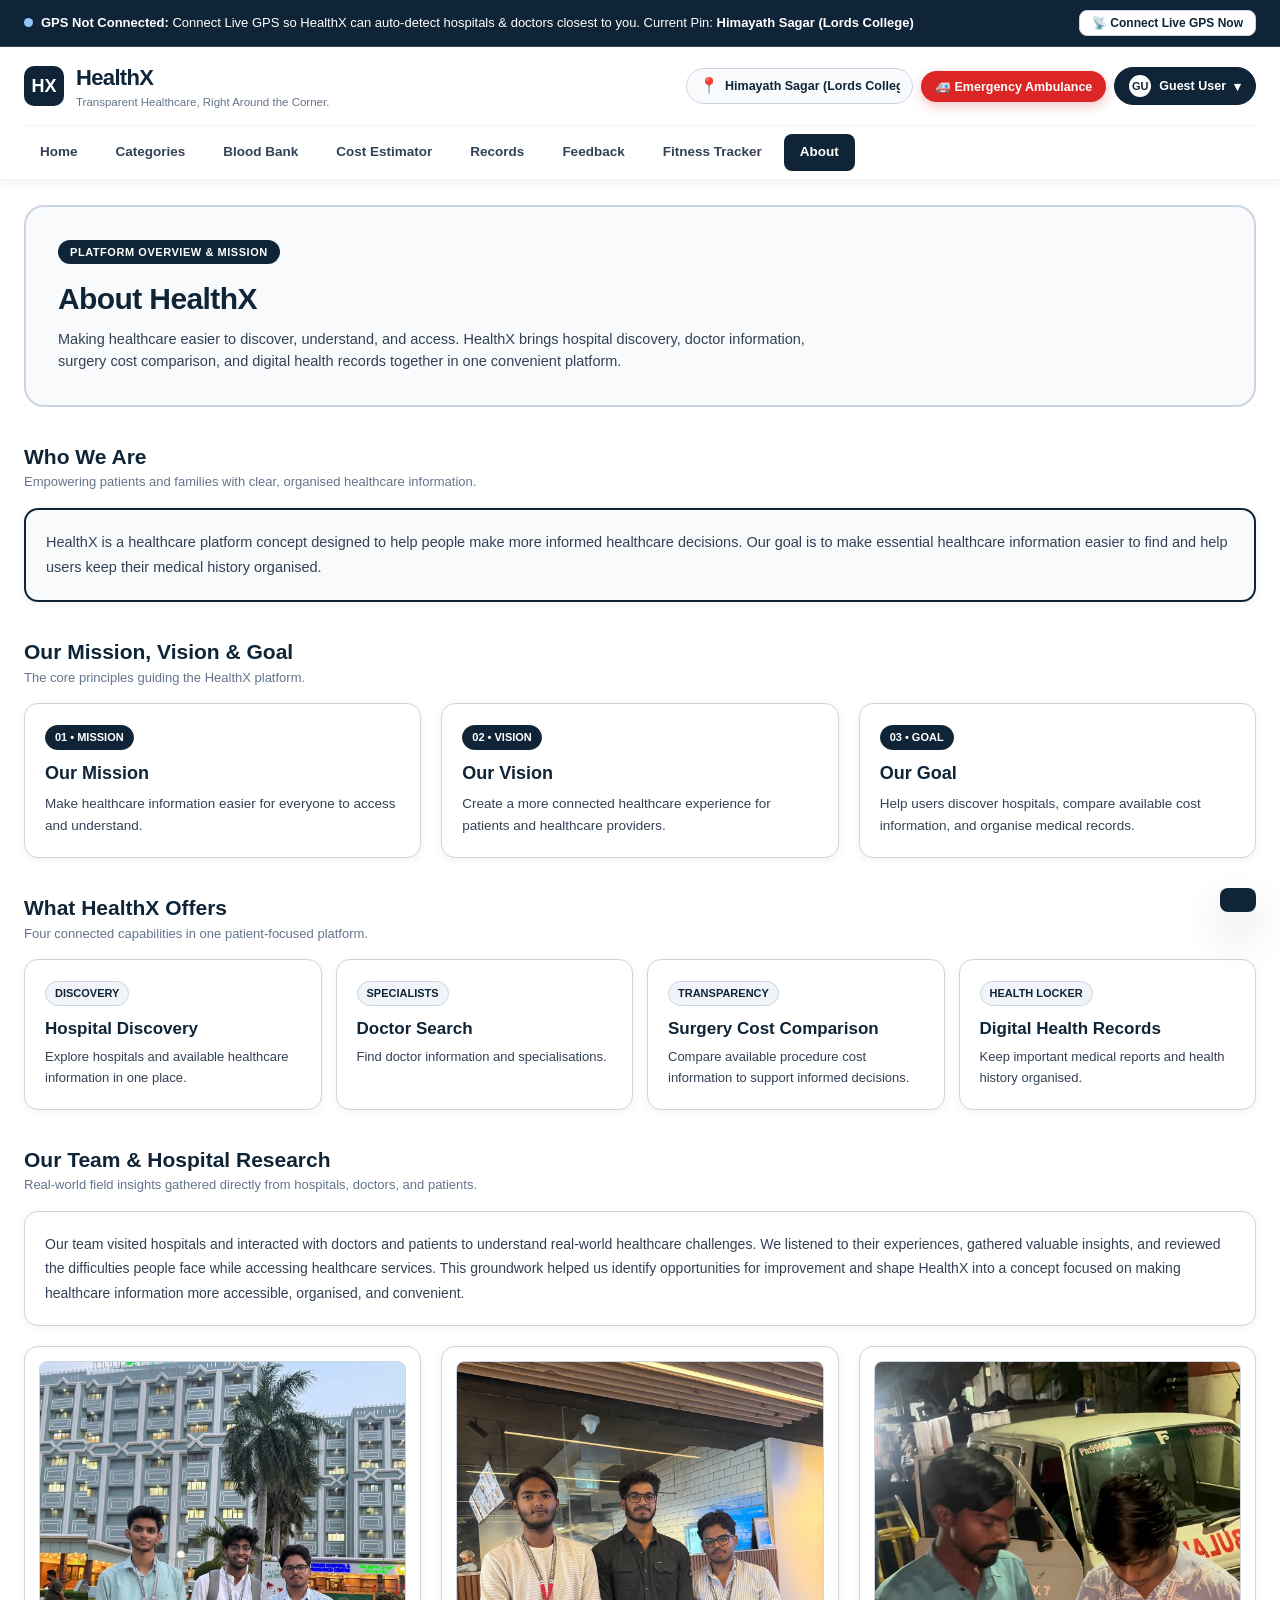
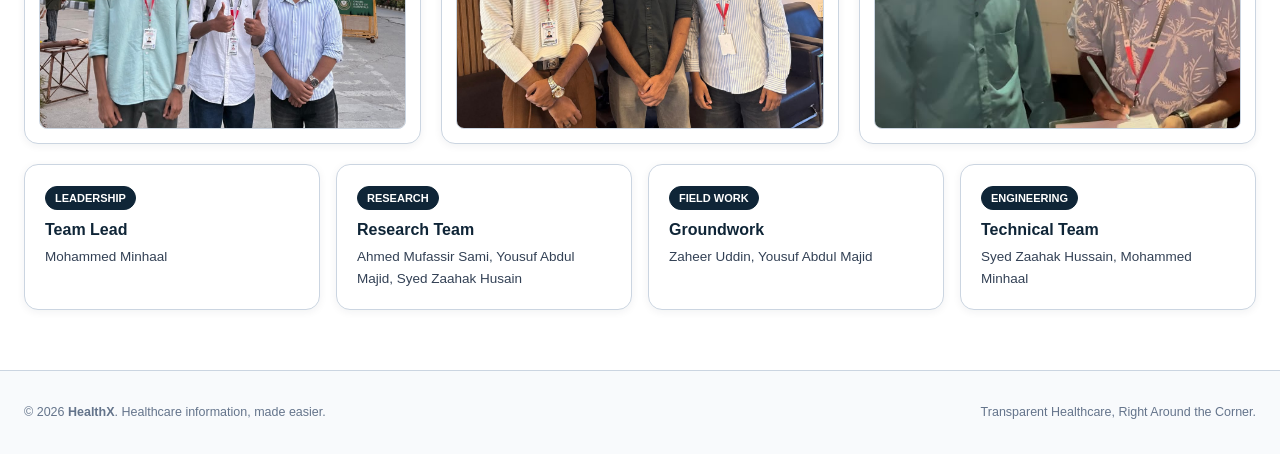
==== about.html @ 80fae1b2 "Add files via upload" ====
<!DOCTYPE html>
<html lang="en">
<head>
  <meta charset="UTF-8" />
  <meta name="viewport" content="width=device-width, initial-scale=1, viewport-fit=cover" />
  <meta name="theme-color" content="#0F2537" />
  <meta name="format-detection" content="telephone=no" />
  <meta http-equiv="Content-Security-Policy" content="default-src 'self'; script-src 'self' 'unsafe-inline'; style-src 'self' 'unsafe-inline' https://fonts.googleapis.com; font-src 'self' https://fonts.gstatic.com; img-src 'self' data:; connect-src 'self'; object-src 'none'; base-uri 'self'; form-action 'self'" />
  <meta name="referrer" content="strict-origin-when-cross-origin" />
  <title>About HealthX</title>
  <link href="https://fonts.googleapis.com/css2?family=Inter:wght@400;500;600;700;800&family=JetBrains+Mono:wght@500;700&display=swap" rel="stylesheet">
  <link rel="stylesheet" href="./styles.css" />

  <style>
    .team-photo {
      width: 100%;
      aspect-ratio: 1 / 1;
      border-radius: var(--radius-sm);
      overflow: hidden;
      background: var(--bg-soft);
      border: 1.5px solid var(--navy-border);
    }

    .team-photo img {
      width: 100%;
      height: 100%;
      object-fit: cover;
      display: block;
    }

    .team-details-grid {
      display: grid;
      grid-template-columns: repeat(4, 1fr);
      gap: 16px;
      margin-top: 20px;
    }

    .team-role-box h3 {
      font-size: 16px;
      font-weight: 800;
      color: var(--navy-deep);
      margin: 8px 0 4px;
    }

    .team-role-box p {
      font-size: 13.5px;
      color: var(--navy-slate);
      line-height: 1.6;
    }

    @media (max-width: 960px) {
      .team-details-grid {
        grid-template-columns: 1fr 1fr;
      }
    }

    @media (max-width: 600px) {
      .team-details-grid {
        grid-template-columns: 1fr;
      }
    }
  </style>
</head>
<body>

  <!-- GPS AUTO-CONNECT PROMPT BAR (Matches all other pages) -->
  <div class="gps-prompt-banner">
    <div class="gps-prompt-inner">
      <div id="gpsBannerText">
        <span class="gps-status-dot"></span><strong>GPS Not Connected:</strong> Connect Live GPS to auto-detect the nearest doctors and hospitals around you.
      </div>
      <button id="gpsConnectBtn" class="btn-outline" style="padding:5px 12px;font-size:12px;" onclick="connectLiveGPS(false)">
        📡 Connect Live GPS Now
      </button>
    </div>
  </div>

  <!-- HEADER (Matches index.html, costs.html, bloodbank.html, etc.) -->
  <header class="navbar">
    <div class="container">
      <div class="navbar-top">
        <a href="./index.html" class="brand">
          <span class="brand-mark">HX</span>
          <span>
            <span class="brand-title">HealthX</span>
            <span class="brand-sub">Transparent Healthcare, Right Around the Corner.</span>
          </span>
        </a>

        <div class="header-controls">
          <div class="location-box" title="Type your Hyderabad area (auto-completes)">
            <span>📍</span>
            <input id="headerLocationInput" type="text" placeholder="Type area (e.g. Attapur, Mehdipatnam)" oninput="handleLocationTyping(this.value)" onfocus="handleLocationTyping(this.value)" />
            <div id="locSuggestionsBox" class="loc-suggestions"></div>
          </div>

          <button type="button" class="btn-ambulance" onclick="openAmbulanceModal()">
            🚑 Emergency Ambulance
          </button>

          <div class="profile-menu-wrap">
            <button type="button" class="profile-trigger-btn" onclick="toggleProfileDropdown()">
              <span id="profileAvatarMini" class="profile-avatar-mini">GU</span>
              <span id="profileBtnLabel">Guest User</span>
              <span>▾</span>
            </button>
            <div id="profileDropdown" class="profile-dropdown"></div>
          </div>
        </div>
      </div>

      <nav class="nav-links" aria-label="Primary Navigation">
        <a href="./index.html" class="nav-link">Home</a>
        <a href="./categories.html" class="nav-link">Categories</a>
        <a href="./bloodbank.html" class="nav-link">Blood Bank</a>
        <a href="./costs.html" class="nav-link">Cost Estimator</a>
        <a href="./locker.html" class="nav-link">Records</a>
        <a href="./feedback.html" class="nav-link">Feedback</a>
        <a href="./fitness.html" class="nav-link">Fitness Tracker</a>
        <a href="./about.html" class="nav-link active" data-i18n="navAbout">About</a>
      </nav>
    </div>
  </header>

  <main class="container">
    <!-- HERO SECTION -->
    <section class="hero-clean">
      <span class="hero-kicker">PLATFORM OVERVIEW &amp; MISSION</span>
      <h1>About HealthX</h1>
      <p style="margin-bottom:0;">
        Making healthcare easier to discover, understand, and access.
        HealthX brings hospital discovery, doctor information,
        surgery cost comparison, and digital health records together
        in one convenient platform.
      </p>
    </section>

    <!-- WHO WE ARE -->
    <section>
      <div class="section-header">
        <div>
          <h2>Who We Are</h2>
          <p>Empowering patients and families with clear, organised healthcare information.</p>
        </div>
      </div>

      <div class="card active-card">
        <p style="font-size:14.5px;color:var(--navy-slate);line-height:1.75;">
          HealthX is a healthcare platform concept designed to help
          people make more informed healthcare decisions. Our goal
          is to make essential healthcare information easier to find
          and help users keep their medical history organised.
        </p>
      </div>
    </section>

    <!-- OUR MISSION, VISION & GOAL -->
    <section>
      <div class="section-header">
        <div>
          <h2>Our Mission, Vision &amp; Goal</h2>
          <p>The core principles guiding the HealthX platform.</p>
        </div>
      </div>

      <div class="grid-3">
        <article class="card">
          <div>
            <span class="badge-navy solid" style="margin-bottom:10px;">01 • MISSION</span>
            <h3 style="font-size:18px;margin-bottom:6px;">Our Mission</h3>
            <p style="font-size:13.5px;color:var(--navy-slate);line-height:1.65;">
              Make healthcare information easier for everyone
              to access and understand.
            </p>
          </div>
        </article>

        <article class="card">
          <div>
            <span class="badge-navy solid" style="margin-bottom:10px;">02 • VISION</span>
            <h3 style="font-size:18px;margin-bottom:6px;">Our Vision</h3>
            <p style="font-size:13.5px;color:var(--navy-slate);line-height:1.65;">
              Create a more connected healthcare experience
              for patients and healthcare providers.
            </p>
          </div>
        </article>

        <article class="card">
          <div>
            <span class="badge-navy solid" style="margin-bottom:10px;">03 • GOAL</span>
            <h3 style="font-size:18px;margin-bottom:6px;">Our Goal</h3>
            <p style="font-size:13.5px;color:var(--navy-slate);line-height:1.65;">
              Help users discover hospitals, compare available
              cost information, and organise medical records.
            </p>
          </div>
        </article>
      </div>
    </section>

    <!-- WHAT HEALTHX OFFERS -->
    <section>
      <div class="section-header">
        <div>
          <h2>What HealthX Offers</h2>
          <p>Four connected capabilities in one patient-focused platform.</p>
        </div>
      </div>

      <div class="grid-4">
        <article class="card">
          <div>
            <span class="badge-navy" style="margin-bottom:10px;">DISCOVERY</span>
            <h3 style="font-size:17px;margin-bottom:6px;">Hospital Discovery</h3>
            <p style="font-size:13px;color:var(--navy-slate);line-height:1.6;">
              Explore hospitals and available healthcare
              information in one place.
            </p>
          </div>
        </article>

        <article class="card">
          <div>
            <span class="badge-navy" style="margin-bottom:10px;">SPECIALISTS</span>
            <h3 style="font-size:17px;margin-bottom:6px;">Doctor Search</h3>
            <p style="font-size:13px;color:var(--navy-slate);line-height:1.6;">
              Find doctor information and specialisations.
            </p>
          </div>
        </article>

        <article class="card">
          <div>
            <span class="badge-navy" style="margin-bottom:10px;">TRANSPARENCY</span>
            <h3 style="font-size:17px;margin-bottom:6px;">Surgery Cost Comparison</h3>
            <p style="font-size:13px;color:var(--navy-slate);line-height:1.6;">
              Compare available procedure cost information
              to support informed decisions.
            </p>
          </div>
        </article>

        <article class="card">
          <div>
            <span class="badge-navy" style="margin-bottom:10px;">HEALTH LOCKER</span>
            <h3 style="font-size:17px;margin-bottom:6px;">Digital Health Records</h3>
            <p style="font-size:13px;color:var(--navy-slate);line-height:1.6;">
              Keep important medical reports and health
              history organised.
            </p>
          </div>
        </article>
      </div>
    </section>

    <!-- OUR TEAM & HOSPITAL RESEARCH -->
    <section>
      <div class="section-header">
        <div>
          <h2>Our Team &amp; Hospital Research</h2>
          <p>Real-world field insights gathered directly from hospitals, doctors, and patients.</p>
        </div>
      </div>

      <div class="card" style="margin-bottom:20px;">
        <p style="font-size:14px;color:var(--navy-slate);line-height:1.75;">
          Our team visited hospitals and interacted with doctors
          and patients to understand real-world healthcare
          challenges. We listened to their experiences, gathered
          valuable insights, and reviewed the difficulties people
          face while accessing healthcare services. This groundwork
          helped us identify opportunities for improvement and
          shape HealthX into a concept focused on making healthcare
          information more accessible, organised, and convenient.
        </p>
      </div>

      <div class="grid-3">
        <div class="card" style="padding:14px;">
          <div class="team-photo">
            <img src="./images/member1.jpg.jpeg" alt="HealthX team photo 1" />
          </div>
        </div>

        <div class="card" style="padding:14px;">
          <div class="team-photo">
            <img src="./images/member2.jpg.jpeg" alt="HealthX team photo 2" />
          </div>
        </div>

        <div class="card" style="padding:14px;">
          <div class="team-photo">
            <img src="./images/member3.jpg.jpeg" alt="HealthX team photo 3" />
          </div>
        </div>
      </div>

      <div class="team-details-grid">
        <div class="card team-role-box">
          <div>
            <span class="badge-navy solid">LEADERSHIP</span>
            <h3>Team Lead</h3>
            <p>Mohammed Minhaal</p>
          </div>
        </div>

        <div class="card team-role-box">
          <div>
            <span class="badge-navy solid">RESEARCH</span>
            <h3>Research Team</h3>
            <p>Ahmed Mufassir Sami, Yousuf Abdul Majid, Syed Zaahak Husain</p>
          </div>
        </div>

        <div class="card team-role-box">
          <div>
            <span class="badge-navy solid">FIELD WORK</span>
            <h3>Groundwork</h3>
            <p>Zaheer Uddin, Yousuf Abdul Majid</p>
          </div>
        </div>

        <div class="card team-role-box">
          <div>
            <span class="badge-navy solid">ENGINEERING</span>
            <h3>Technical Team</h3>
            <p>Syed Zaahak Hussain, Mohammed Minhaal</p>
          </div>
        </div>
      </div>
    </section>
  </main>

  <!-- MODAL & TOAST (Required for Ambulance & Profile buttons in Header) -->
  <div id="appModal" class="modal-backdrop" onclick="if(event.target===this) closeModal()">
    <div id="appModalContent" class="modal-box"></div>
  </div>
  <div id="toastBox" class="toast"></div>

  <footer>
    <div class="container" style="display:flex;justify-content:space-between;flex-wrap:wrap;gap:12px;">
      <div>&copy; 2026 <strong>HealthX</strong>. Healthcare information, made easier.</div>
      <div>Transparent Healthcare, Right Around the Corner.</div>
    </div>
  </footer>

  <script src="./app.js"></script>
</body>
</html>
---- styles.css ----
:root {
  --bg-pure: #FFFFFF;
  --bg-soft: #F8FAFC;
  --bg-navy-tint: #F1F5F9;
  --navy-border: #CBD5E1;
  --navy-muted: #64748B;
  --navy-slate: #334155;
  --navy-primary: #1E3A8A;
  --navy-deep: #0F2537;
  --navy-dark: #091724;
  --ambulance-red: #DC2626;
  --ambulance-red-hover: #B91C1C;
  --radius-sm: 8px;
  --radius-md: 14px;
  --radius-lg: 20px;
  --radius-full: 9999px;
  --shadow-sm: 0 2px 8px rgba(15, 37, 55, 0.06);
  --shadow-md: 0 8px 24px rgba(15, 37, 55, 0.10);
  --shadow-lg: 0 20px 40px rgba(15, 37, 55, 0.18);
}

* {
  box-sizing: border-box;
  margin: 0;
  padding: 0;
}

html, body {
  font-family: 'Inter', -apple-system, BlinkMacSystemFont, sans-serif;
  background-color: var(--bg-pure);
  color: var(--navy-deep);
  line-height: 1.5;
  -webkit-font-smoothing: antialiased;
  scroll-behavior: smooth;
}

.mono {
  font-family: 'JetBrains Mono', monospace;
}

.container {
  max-width: 1280px;
  margin: 0 auto;
  padding: 0 24px;
}

/* =========================================================
   GPS AUTO-CONNECT TOP BANNER
========================================================= */
.gps-prompt-banner {
  background: var(--navy-deep);
  color: var(--bg-pure);
  padding: 10px 24px;
  font-size: 13px;
  border-bottom: 1px solid rgba(255, 255, 255, 0.15);
}

.gps-prompt-inner {
  max-width: 1280px;
  margin: 0 auto;
  display: flex;
  justify-content: space-between;
  align-items: center;
  flex-wrap: wrap;
  gap: 12px;
}

.gps-status-dot {
  display: inline-block;
  width: 9px;
  height: 9px;
  border-radius: 50%;
  background: #93C5FD;
  margin-right: 8px;
}

/* =========================================================
   STICKY HEADER & NAVIGATION (WHITE & NAVY BLUE)
========================================================= */
.navbar {
  position: sticky;
  top: 0;
  z-index: 100;
  background: var(--bg-pure);
  border-bottom: 2px solid var(--bg-navy-tint);
  box-shadow: var(--shadow-sm);
}

.navbar-top {
  display: flex;
  align-items: center;
  justify-content: space-between;
  gap: 14px;
  padding: 14px 0;
  flex-wrap: wrap;
}

.brand {
  display: flex;
  align-items: center;
  gap: 12px;
  text-decoration: none;
  color: var(--navy-deep);
}

.brand-mark {
  width: 40px;
  height: 40px;
  border-radius: 10px;
  background: var(--navy-deep);
  color: var(--bg-pure);
  display: grid;
  place-items: center;
  font-weight: 800;
  font-size: 18px;
}

.brand-title {
  font-size: 22px;
  font-weight: 800;
  letter-spacing: -0.03em;
  color: var(--navy-deep);
}

.brand-sub {
  display: block;
  font-size: 11.5px;
  color: var(--navy-muted);
  font-weight: 500;
}

.header-controls {
  display: flex;
  align-items: center;
  gap: 8px;
  flex-wrap: wrap;
}

/* COMPACT LANGUAGE SWITCHER PILL (EN | हिं | اردو | తె) */
.lang-mini-pill {
  display: inline-flex;
  align-items: center;
  background: var(--bg-soft);
  border: 1.5px solid var(--navy-border);
  border-radius: var(--radius-full);
  padding: 3px;
  gap: 2px;
}

.lang-mini-btn {
  border: none;
  background: transparent;
  color: var(--navy-slate);
  font-family: inherit;
  font-size: 11.5px;
  font-weight: 700;
  padding: 4px 8px;
  border-radius: var(--radius-full);
  cursor: pointer;
  transition: all 0.15s ease;
  line-height: 1.2;
}

.lang-mini-btn:hover {
  background: var(--bg-navy-tint);
  color: var(--navy-deep);
}

.lang-mini-btn.active {
  background: var(--navy-deep);
  color: var(--bg-pure);
}

/* LOCATION AUTOCOMPLETE BAR */
.location-box {
  position: relative;
  display: flex;
  align-items: center;
  background: var(--bg-soft);
  border: 1.5px solid var(--navy-border);
  border-radius: var(--radius-full);
  padding: 5px 12px;
  gap: 6px;
}

.location-box input {
  border: none;
  background: transparent;
  font-family: inherit;
  font-size: 12.5px;
  font-weight: 600;
  color: var(--navy-deep);
  width: 175px;
  outline: none;
}

.loc-suggestions {
  position: absolute;
  top: 110%;
  left: 0;
  right: 0;
  background: var(--bg-pure);
  border: 1px solid var(--navy-border);
  border-radius: var(--radius-sm);
  box-shadow: var(--shadow-md);
  max-height: 210px;
  overflow-y: auto;
  z-index: 150;
  display: none;
}

.loc-suggestions.open {
  display: block;
}

.loc-item {
  padding: 8px 12px;
  font-size: 12.5px;
  font-weight: 600;
  color: var(--navy-deep);
  cursor: pointer;
  border-bottom: 1px solid var(--bg-navy-tint);
}

.loc-item:hover {
  background: var(--bg-navy-tint);
}

/* ONLY RED ELEMENT IN THE ENTIRE APP: EMERGENCY AMBULANCE */
.btn-ambulance {
  background: var(--ambulance-red);
  color: #FFFFFF;
  border: none;
  border-radius: var(--radius-full);
  padding: 8px 14px;
  font-family: inherit;
  font-size: 12.5px;
  font-weight: 800;
  cursor: pointer;
  display: inline-flex;
  align-items: center;
  gap: 6px;
  box-shadow: 0 4px 12px rgba(220, 38, 38, 0.28);
  transition: background 0.2s, transform 0.15s;
}

.btn-ambulance:hover {
  background: var(--ambulance-red-hover);
  transform: translateY(-1px);
}

/* TOP-RIGHT COMPACT LOGIN / PROFILE DROPDOWN */
.profile-menu-wrap {
  position: relative;
}

.profile-trigger-btn {
  background: var(--navy-deep);
  color: var(--bg-pure);
  border: 1.5px solid var(--navy-deep);
  border-radius: var(--radius-full);
  padding: 7px 14px;
  font-family: inherit;
  font-size: 12.5px;
  font-weight: 700;
  cursor: pointer;
  display: inline-flex;
  align-items: center;
  gap: 8px;
}

.profile-avatar-mini {
  width: 22px;
  height: 22px;
  border-radius: 50%;
  background: var(--bg-pure);
  color: var(--navy-deep);
  display: inline-grid;
  place-items: center;
  font-size: 11px;
  font-weight: 800;
}

.profile-dropdown {
  position: absolute;
  right: 0;
  top: calc(100% + 8px);
  width: 290px;
  background: var(--bg-pure);
  border: 1.5px solid var(--navy-border);
  border-radius: var(--radius-md);
  box-shadow: var(--shadow-lg);
  padding: 16px;
  z-index: 200;
  display: none;
}

.profile-dropdown.open {
  display: block;
}

.profile-dropdown h4 {
  font-size: 14px;
  font-weight: 800;
  color: var(--navy-deep);
  margin-bottom: 4px;
}

.profile-dropdown p {
  font-size: 12px;
  color: var(--navy-muted);
  margin-bottom: 12px;
}

.auth-option-btn {
  width: 100%;
  text-align: left;
  padding: 9px 12px;
  margin-bottom: 7px;
  border-radius: var(--radius-sm);
  border: 1px solid var(--navy-border);
  background: var(--bg-soft);
  color: var(--navy-deep);
  font-family: inherit;
  font-size: 12.5px;
  font-weight: 700;
  cursor: pointer;
  display: flex;
  justify-content: space-between;
  align-items: center;
}

.auth-option-btn:hover {
  background: var(--navy-deep);
  color: var(--bg-pure);
  border-color: var(--navy-deep);
}

/* PRIMARY NAVIGATION BAR */
.nav-links {
  display: flex;
  align-items: center;
  gap: 6px;
  border-top: 1px solid var(--bg-navy-tint);
  padding: 8px 0;
  overflow-x: auto;
}

.nav-link {
  text-decoration: none;
  padding: 8px 16px;
  border-radius: var(--radius-sm);
  font-size: 13.5px;
  font-weight: 700;
  color: var(--navy-slate);
  white-space: nowrap;
  transition: all 0.2s;
}

.nav-link:hover {
  background: var(--bg-navy-tint);
  color: var(--navy-deep);
}

.nav-link.active {
  background: var(--navy-deep);
  color: var(--bg-pure);
}

/* =========================================================
   STANDARD BUTTONS & INPUTS (NAVY & WHITE ONLY)
========================================================= */
.btn-navy {
  background: var(--navy-deep);
  color: var(--bg-pure);
  border: 1.5px solid var(--navy-deep);
  border-radius: var(--radius-sm);
  padding: 10px 18px;
  font-family: inherit;
  font-size: 13px;
  font-weight: 700;
  cursor: pointer;
  text-decoration: none;
  display: inline-flex;
  align-items: center;
  justify-content: center;
  gap: 7px;
  transition: background 0.2s;
}

.btn-navy:hover {
  background: var(--navy-primary);
  border-color: var(--navy-primary);
}

.btn-outline {
  background: var(--bg-pure);
  color: var(--navy-deep);
  border: 1.5px solid var(--navy-border);
  border-radius: var(--radius-sm);
  padding: 9px 15px;
  font-family: inherit;
  font-size: 12.5px;
  font-weight: 700;
  cursor: pointer;
  text-decoration: none;
  display: inline-flex;
  align-items: center;
  justify-content: center;
  gap: 6px;
}

.btn-outline:hover {
  background: var(--bg-navy-tint);
  border-color: var(--navy-deep);
}

.input-std, .select-std {
  width: 100%;
  padding: 10px 12px;
  border: 1.5px solid var(--navy-border);
  border-radius: var(--radius-sm);
  background: var(--bg-pure);
  color: var(--navy-deep);
  font-family: inherit;
  font-size: 13.5px;
  font-weight: 600;
  outline: none;
}

.input-std:focus, .select-std:focus {
  border-color: var(--navy-deep);
}

/* =========================================================
   HERO & SYMPTOM DETECTOR PANEL
========================================================= */
.hero-clean {
  margin-top: 24px;
  background: var(--bg-soft);
  border: 2px solid var(--navy-border);
  border-radius: var(--radius-lg);
  padding: 32px;
}

.hero-kicker {
  display: inline-block;
  background: var(--navy-deep);
  color: var(--bg-pure);
  font-size: 11px;
  font-weight: 800;
  letter-spacing: 0.05em;
  text-transform: uppercase;
  padding: 4px 12px;
  border-radius: var(--radius-full);
  margin-bottom: 12px;
}

.hero-clean h1 {
  font-size: 30px;
  font-weight: 800;
  color: var(--navy-deep);
  letter-spacing: -0.02em;
  margin-bottom: 8px;
}

.hero-clean p {
  font-size: 14.5px;
  color: var(--navy-slate);
  margin-bottom: 22px;
  max-width: 780px;
}

.symptom-filter-bar {
  display: grid;
  grid-template-columns: 1.4fr 1fr auto;
  gap: 12px;
  background: var(--bg-pure);
  padding: 14px;
  border-radius: var(--radius-md);
  border: 1.5px solid var(--navy-deep);
  box-shadow: var(--shadow-sm);
}

.symptom-chips {
  display: flex;
  flex-wrap: wrap;
  gap: 8px;
  margin-top: 16px;
}

.sym-chip {
  background: var(--bg-pure);
  color: var(--navy-deep);
  border: 1.5px solid var(--navy-border);
  padding: 6px 13px;
  border-radius: var(--radius-full);
  font-family: inherit;
  font-size: 12.5px;
  font-weight: 700;
  cursor: pointer;
  transition: all 0.15s ease;
}

.sym-chip.active, .sym-chip:hover {
  background: var(--navy-deep);
  color: var(--bg-pure);
  border-color: var(--navy-deep);
}

/* =========================================================
   CARDS, SPOKEN LANGUAGE TAGS & GRIDS
========================================================= */
.section-header {
  display: flex;
  justify-content: space-between;
  align-items: flex-end;
  margin: 34px 0 16px;
  gap: 12px;
  flex-wrap: wrap;
}

.section-header h2 {
  font-size: 21px;
  font-weight: 800;
  color: var(--navy-deep);
}

.section-header p {
  font-size: 13px;
  color: var(--navy-muted);
}

.grid-3 {
  display: grid;
  grid-template-columns: repeat(3, 1fr);
  gap: 20px;
}

.grid-2 {
  display: grid;
  grid-template-columns: repeat(2, 1fr);
  gap: 20px;
}

.grid-4 {
  display: grid;
  grid-template-columns: repeat(4, 1fr);
  gap: 14px;
}

.card {
  background: var(--bg-pure);
  border: 1.5px solid var(--navy-border);
  border-radius: var(--radius-md);
  padding: 20px;
  display: flex;
  flex-direction: column;
  justify-content: space-between;
  box-shadow: var(--shadow-sm);
  transition: transform 0.2s, border-color 0.2s;
}

.card:hover {
  border-color: var(--navy-deep);
  transform: translateY(-2px);
}

.card.active-card {
  border: 2px solid var(--navy-deep);
  background: var(--bg-soft);
}

.badge-navy {
  display: inline-block;
  background: var(--bg-navy-tint);
  color: var(--navy-deep);
  border: 1px solid var(--navy-border);
  font-size: 11px;
  font-weight: 800;
  padding: 3px 9px;
  border-radius: var(--radius-full);
}

.badge-navy.solid {
  background: var(--navy-deep);
  color: var(--bg-pure);
  border-color: var(--navy-deep);
}

.lang-spoken-pill {
  display: inline-flex;
  align-items: center;
  gap: 4px;
  font-size: 11.5px;
  font-weight: 700;
  color: var(--navy-primary);
  background: #EFF6FF;
  border: 1px solid #BFDBFE;
  padding: 3px 9px;
  border-radius: var(--radius-full);
  margin-bottom: 10px;
}

.slot-pill-btn {
  padding: 8px 12px;
  border: 1.5px solid var(--navy-border);
  border-radius: var(--radius-sm);
  background: var(--bg-soft);
  color: var(--navy-deep);
  font-family: inherit;
  font-size: 12.5px;
  font-weight: 700;
  cursor: pointer;
}

.slot-pill-btn.active, .slot-pill-btn:hover {
  background: var(--navy-deep);
  color: var(--bg-pure);
  border-color: var(--navy-deep);
}

.recommendation-banner {
  background: var(--navy-deep);
  color: var(--bg-pure);
  border-radius: var(--radius-md);
  padding: 18px 22px;
  margin: 22px 0;
  display: flex;
  justify-content: space-between;
  align-items: center;
  flex-wrap: wrap;
  gap: 14px;
}

.recommendation-banner h3 {
  color: var(--bg-pure);
  font-size: 18px;
}

.recommendation-banner p {
  color: #CBD5E1;
  font-size: 13px;
}

/* TABLES */
.table-wrap {
  overflow-x: auto;
  border: 1.5px solid var(--navy-border);
  border-radius: var(--radius-md);
  background: var(--bg-pure);
}

table.clean-table {
  width: 100%;
  border-collapse: collapse;
  text-align: left;
  min-width: 680px;
}

table.clean-table th {
  background: var(--navy-deep);
  color: var(--bg-pure);
  padding: 13px 16px;
  font-size: 12px;
  font-weight: 800;
  text-transform: uppercase;
}

table.clean-table td {
  padding: 14px 16px;
  border-bottom: 1px solid var(--bg-navy-tint);
  font-size: 13.5px;
  color: var(--navy-deep);
}

/* MODAL & TOAST */
.modal-backdrop {
  position: fixed;
  inset: 0;
  background: rgba(15, 37, 55, 0.60);
  display: none;
  place-items: center;
  z-index: 300;
  padding: 16px;
}

.modal-backdrop.open {
  display: grid;
}

.modal-box {
  background: var(--bg-pure);
  border: 2px solid var(--navy-deep);
  border-radius: var(--radius-lg);
  max-width: 560px;
  width: 100%;
  padding: 24px;
  max-height: 90vh;
  overflow-y: auto;
  box-shadow: var(--shadow-lg);
}

.toast {
  position: fixed;
  bottom: 24px;
  right: 24px;
  background: var(--navy-deep);
  color: var(--bg-pure);
  padding: 12px 18px;
  border-radius: var(--radius-sm);
  font-size: 13px;
  font-weight: 700;
  box-shadow: var(--shadow-lg);
  z-index: 400;
  transform: translateY(150%);
  transition: transform 0.25s;
}

.toast.show {
  transform: translateY(0);
}

footer {
  margin-top: 60px;
  background: var(--bg-soft);
  border-top: 1.5px solid var(--navy-border);
  padding: 32px 0;
  font-size: 12.5px;
  color: var(--navy-muted);
}

/* =========================================================
   PC EXECUTIVE COMMAND CENTER (WHITE & NAVY BLUE)
========================================================= */
.pc-command-hub {
  margin-top: 24px;
  background: var(--bg-pure);
  border: 2px solid var(--navy-deep);
  border-radius: var(--radius-lg);
  overflow: hidden;
  box-shadow: var(--shadow-md);
}

.pc-hub-banner {
  background: var(--navy-deep);
  color: var(--bg-pure);
  padding: 20px 30px;
  display: flex;
  justify-content: space-between;
  align-items: center;
  flex-wrap: wrap;
  gap: 16px;
}

.pc-hub-brand {
  display: flex;
  align-items: center;
  gap: 14px;
}

.pc-hub-logo {
  width: 46px;
  height: 46px;
  border-radius: 12px;
  background: var(--bg-pure);
  color: var(--navy-deep);
  display: grid;
  place-items: center;
  flex-shrink: 0;
}

.pc-hub-title {
  font-size: 22px;
  font-weight: 800;
  color: var(--bg-pure);
  letter-spacing: -0.02em;
  line-height: 1.15;
}

.pc-hub-sub {
  font-size: 13px;
  color: #CBD5E1;
  font-weight: 500;
}

.pc-hub-badges {
  display: flex;
  align-items: center;
  gap: 10px;
  flex-wrap: wrap;
}

.pc-pill-badge {
  background: rgba(255, 255, 255, 0.12);
  border: 1px solid rgba(255, 255, 255, 0.25);
  color: var(--bg-pure);
  font-size: 12px;
  font-weight: 700;
  padding: 6px 14px;
  border-radius: var(--radius-full);
}

.pc-hub-body {
  padding: 28px 30px;
  display: grid;
  grid-template-columns: 1.35fr 1fr;
  gap: 28px;
  align-items: stretch;
  background: var(--bg-pure);
}

.pc-greeting-title {
  font-size: 26px;
  font-weight: 800;
  color: var(--navy-deep);
  letter-spacing: -0.02em;
  margin-bottom: 4px;
}

.pc-greeting-sub {
  font-size: 14.5px;
  color: var(--navy-slate);
  margin-bottom: 18px;
}

.pc-search-card {
  background: var(--bg-soft);
  border: 1.5px solid var(--navy-border);
  border-radius: var(--radius-md);
  padding: 16px;
}

.pc-search-input-wrap {
  display: flex;
  align-items: center;
  gap: 8px;
  background: var(--bg-pure);
  border: 1.5px solid var(--navy-deep);
  border-radius: var(--radius-sm);
  padding: 8px 12px;
  margin-bottom: 12px;
}

.pc-search-input-wrap input {
  border: none;
  outline: none;
  width: 100%;
  font-family: inherit;
  font-size: 14px;
  font-weight: 600;
  color: var(--navy-deep);
  background: transparent;
}

.pc-clear-btn {
  background: transparent;
  border: none;
  color: var(--navy-muted);
  font-size: 14px;
  font-weight: 800;
  cursor: pointer;
  padding: 2px 6px;
  border-radius: 50%;
  display: none;
}

.pc-clear-btn.visible {
  display: inline-block;
}

.pc-clear-btn:hover {
  background: var(--bg-navy-tint);
  color: var(--navy-deep);
}

.pc-mic-btn {
  background: var(--bg-navy-tint);
  border: 1px solid var(--navy-border);
  color: var(--navy-deep);
  width: 34px;
  height: 34px;
  border-radius: 50%;
  cursor: pointer;
  display: grid;
  place-items: center;
  font-size: 14px;
  flex-shrink: 0;
  transition: all 0.2s;
}

.pc-mic-btn:hover {
  background: var(--navy-deep);
  color: var(--bg-pure);
}

.pc-search-actions-row {
  display: grid;
  grid-template-columns: 1fr auto;
  gap: 10px;
}

/* Right Side 2x2 Action Grid for PC */
.pc-tiles-grid {
  display: grid;
  grid-template-columns: 1fr 1fr;
  gap: 14px;
}

.pc-action-tile {
  background: var(--bg-pure);
  border: 1.5px solid var(--navy-border);
  border-radius: var(--radius-md);
  padding: 18px 16px;
  text-decoration: none;
  color: var(--navy-deep);
  display: flex;
  flex-direction: column;
  justify-content: space-between;
  transition: all 0.2s;
  cursor: pointer;
  text-align: left;
}

.pc-action-tile:hover {
  border-color: var(--navy-deep);
  background: var(--bg-soft);
  transform: translateY(-2px);
  box-shadow: var(--shadow-sm);
}

.pc-action-tile.featured {
  border: 2px solid var(--navy-deep);
  background: var(--bg-navy-tint);
}

.pc-tile-icon {
  width: 38px;
  height: 38px;
  border-radius: 10px;
  background: var(--navy-deep);
  color: var(--bg-pure);
  display: grid;
  place-items: center;
  margin-bottom: 12px;
}

.pc-tile-title {
  font-size: 15.5px;
  font-weight: 800;
  color: var(--navy-deep);
  margin-bottom: 2px;
}

.pc-tile-sub {
  font-size: 12px;
  color: var(--navy-muted);
  font-weight: 500;
}

@media (max-width: 960px) {
  .grid-3, .grid-2, .grid-4, .symptom-filter-bar, .pc-hub-body, .pc-search-actions-row {
    grid-template-columns: 1fr;
  }
}

/* =========================================================
   MOBILE & TABLET OPTIMISATION
   Everything below only adds/overrides for touch screens and
   narrow viewports. Desktop (>1024px) layout is unchanged.
========================================================= */

/* ---------- Global touch & overflow hygiene ---------- */
html {
  -webkit-text-size-adjust: 100%;
  text-size-adjust: 100%;
  -webkit-tap-highlight-color: rgba(15, 37, 55, 0.12);
}

body {
  overflow-x: clip;
  min-width: 320px;
}

img, svg, video { max-width: 100%; }

.card h3,
.card strong,
.pc-tile-title,
.brand-title { overflow-wrap: anywhere; }

:focus-visible {
  outline: 3px solid var(--navy-primary);
  outline-offset: 2px;
}

body.hx-modal-open { overflow: hidden; }

/* Notch / home-indicator safe areas (needs viewport-fit=cover) */
.container {
  padding-left: max(24px, env(safe-area-inset-left));
  padding-right: max(24px, env(safe-area-inset-right));
}
.gps-prompt-banner {
  padding-left: max(24px, env(safe-area-inset-left));
  padding-right: max(24px, env(safe-area-inset-right));
}
footer { padding-bottom: calc(32px + env(safe-area-inset-bottom)); }

.modal-box { max-height: 90vh; max-height: 90dvh; }
.toast { bottom: calc(24px + env(safe-area-inset-bottom)); }

/* Scrollbars hidden on swipe rows */
.nav-links, .symptom-chips, #unifiedFamilySelector {
  -webkit-overflow-scrolling: touch;
  scrollbar-width: none;
}
.nav-links::-webkit-scrollbar,
.symptom-chips::-webkit-scrollbar,
#unifiedFamilySelector::-webkit-scrollbar { display: none; }

/* ---------- Touch devices: bigger tap targets, no sticky hover ---------- */
@media (pointer: coarse) {
  .btn-navy, .btn-outline, .btn-ambulance, .profile-trigger-btn { min-height: 44px; }
  .gps-prompt-inner .btn-outline { min-height: 36px; }
  .nav-link { min-height: 42px; display: inline-flex; align-items: center; }
  .sym-chip { min-height: 40px; }
  .lang-mini-btn { min-height: 34px; padding: 6px 11px; }
  .slot-pill-btn { min-height: 44px; }
  .auth-option-btn { min-height: 46px; }
  .pc-mic-btn { width: 44px; height: 44px; }
  .pc-clear-btn { min-width: 38px; min-height: 38px; }
  .loc-item { padding: 13px 14px; }
  .input-std, .select-std { min-height: 46px; }
}

@media (hover: none) {
  .card:hover,
  .pc-action-tile:hover,
  .btn-ambulance:hover { transform: none; }
  .card:not(.active-card):hover { border-color: var(--navy-border); }
  .card:active, .pc-action-tile:active { border-color: var(--navy-deep); }
}

/* 16px inputs stop iOS from zooming the page when a field is focused */
@media (pointer: coarse), (max-width: 768px) {
  .input-std, .select-std,
  .location-box input,
  .pc-search-input-wrap input { font-size: 16px; }
}

/* ---------- Tablet & small laptop: up to 1024px ---------- */
@media (max-width: 1024px) {
  .hero-clean { padding: 26px; }
  .pc-hub-body { padding: 24px; gap: 22px; }
  .pc-hub-banner { padding: 18px 24px; }
}

/* Header controls wrap neatly instead of squeezing */
@media (max-width: 900px) {
  .header-controls { flex: 1 1 100%; justify-content: flex-end; }
  .location-box { flex: 1 1 200px; min-width: 0; }
  .location-box input { width: 100%; min-width: 0; }
  .profile-dropdown { width: min(290px, calc(100vw - 32px)); }
  html { scroll-padding-top: 140px; }
}

/* ---------- Tablet: 641px - 960px ---------- */
@media (min-width: 641px) and (max-width: 960px) {
  .grid-3, .grid-4 { grid-template-columns: repeat(2, 1fr); }
  .pc-tiles-grid { grid-template-columns: repeat(4, 1fr); gap: 12px; }
  .pc-action-tile { padding: 16px 12px; }
  .pc-tile-title { font-size: 14.5px; }
  .hero-clean h1 { font-size: 27px; }
  .recommendation-banner { padding: 18px 20px; }
}

/* Team photos stay in a tidy 3-up row on every small screen */
@media (max-width: 960px) {
  .grid-3:has(.team-photo) { grid-template-columns: repeat(3, 1fr); gap: 10px; }
  .grid-3:has(.team-photo) > .card { padding: 8px; }
}

/* ---------- Phones: up to 640px ---------- */
@media (max-width: 640px) {
  .container {
    padding-left: max(14px, env(safe-area-inset-left));
    padding-right: max(14px, env(safe-area-inset-right));
  }
  html { scroll-padding-top: 110px; }

  /* GPS banner: compact */
  .gps-prompt-banner {
    padding: 8px max(14px, env(safe-area-inset-right)) 8px max(14px, env(safe-area-inset-left));
    font-size: 12px;
  }
  .gps-prompt-inner { gap: 8px; }

  /* Header: row 1 (language + location) scrolls away, row 2 (brand + ambulance + profile)
     and the nav tabs stay pinned. The emergency button is always one tap away. */
  .navbar { top: -60px; }
  .navbar-top {
    display: grid;
    grid-template-columns: minmax(0, 1fr) auto auto;
    column-gap: 8px;
    row-gap: 8px;
    padding: 8px 0;
    align-items: center;
  }
  .header-controls { display: contents; }
  .location-box { grid-row: 1; grid-column: 1 / -1; height: 44px; min-width: 0; }
  .lang-mini-pill { grid-row: 2; grid-column: 1 / -1; justify-self: stretch; height: 38px; }
  .lang-mini-btn { flex: 1; text-align: center; }
  .brand { grid-row: 2; grid-column: 1; min-width: 0; gap: 9px; }
  .btn-ambulance { grid-row: 2; grid-column: 2; padding: 8px 11px; font-size: 12px; white-space: nowrap; }
  .profile-menu-wrap { grid-row: 2; grid-column: 3; }
  /* pages with the language switcher (home) get one extra scroll-away row */
  .navbar:has(.lang-mini-pill) { top: -106px; }
  .navbar-top:has(.lang-mini-pill) .brand,
  .navbar-top:has(.lang-mini-pill) .btn-ambulance,
  .navbar-top:has(.lang-mini-pill) .profile-menu-wrap { grid-row: 3; }
  .brand-mark { width: 36px; height: 36px; font-size: 16px; flex-shrink: 0; }
  .brand-title { font-size: 19px; }
  .brand-sub { display: none; }
  #profileBtnLabel { display: none; }
  .profile-trigger-btn { padding: 6px 10px; gap: 6px; }
  .profile-dropdown { position: absolute; right: 0; width: min(300px, calc(100vw - 28px)); }
  .loc-suggestions { max-height: 40vh; max-height: 40dvh; }

  .nav-links {
    margin: 0 -14px;
    padding: 6px 14px;
    gap: 4px;
    scroll-snap-type: x proximity;
  }
  .nav-link { padding: 8px 14px; font-size: 13px; scroll-snap-align: center; }

  /* Hero & headings */
  .hero-clean { margin-top: 14px; padding: 20px 16px; border-radius: 16px; }
  .hero-clean h1 { font-size: 23px; line-height: 1.2; }
  .hero-clean p { font-size: 14px; margin-bottom: 16px; }
  .hero-kicker { font-size: 10.5px; }
  .section-header { margin: 26px 0 12px; }
  .section-header h2 { font-size: 18px; line-height: 1.25; }
  .section-header .btn-outline,
  .section-header .btn-navy { width: 100%; }

  /* Chips become a two-row swipe strip */
  .symptom-chips {
    display: grid;
    grid-auto-flow: column;
    grid-template-rows: repeat(2, auto);
    grid-auto-columns: max-content;
    gap: 8px;
    overflow-x: auto;
    margin-left: -16px;
    margin-right: -16px;
    padding: 2px 16px 6px;
    scroll-snap-type: x proximity;
  }
  .pc-hub-body .symptom-chips { margin-left: -16px; margin-right: -16px; padding-left: 16px; padding-right: 16px; }
  .sym-chip { white-space: nowrap; scroll-snap-align: start; }
  .pc-hub-body > *, .pc-search-card, .hero-clean { min-width: 0; }

  /* Home command centre */
  .pc-command-hub { margin-top: 14px; border-radius: 16px; }
  .pc-hub-banner { padding: 14px 16px; gap: 10px; }
  .pc-hub-logo { width: 40px; height: 40px; }
  .pc-hub-title { font-size: 19px; }
  .pc-hub-sub { font-size: 12px; }
  .pc-pill-badge { font-size: 11.5px; padding: 5px 11px; }
  .pc-hub-body { padding: 18px 16px; gap: 18px; }
  .pc-greeting-title { font-size: 22px; }
  .pc-greeting-sub { font-size: 14px; margin-bottom: 14px; }
  .pc-search-card { padding: 12px; }
  .pc-search-actions-row .btn-navy { width: 100%; white-space: normal; text-align: center; }
  .pc-tiles-grid { gap: 10px; }
  .pc-action-tile { padding: 14px 12px; }
  .pc-tile-icon { width: 34px; height: 34px; margin-bottom: 10px; }
  .pc-tile-title { font-size: 14.5px; }
  .pc-tile-sub { font-size: 11.5px; }

  /* Cards, grids, banners */
  .grid-3, .grid-2, .grid-4 { gap: 14px; }
  .card { padding: 16px; }
  .recommendation-banner {
    flex-direction: column;
    align-items: flex-start;
    padding: 16px;
    margin: 16px 0;
  }
  .recommendation-banner > div { width: 100%; text-align: left !important; }
  .recommendation-banner h3 { font-size: 16.5px; line-height: 1.3; }
  .symptom-filter-bar { grid-template-columns: 1fr !important; padding: 12px; }
  .card div[style*="display:flex;gap:8px"],
  #appModalContent div[style*="display:flex;gap:8px"] { flex-wrap: wrap; }
  .card div[style*="display:flex;gap:8px"] > a,
  .card div[style*="display:flex;gap:8px"] > button { flex: 1 1 130px; }

  /* Family locker selector: swipeable cards */
  #unifiedFamilySelector {
    display: flex;
    gap: 10px;
    overflow-x: auto;
    margin: 0 -14px;
    padding: 4px 14px 10px;
    scroll-snap-type: x mandatory;
  }
  #unifiedFamilySelector > .card { flex: 0 0 80%; max-width: 290px; scroll-snap-align: start; }

  /* Cost table turns into stacked cards (labels come from data-label) */
  .table-wrap { border: none; background: transparent; overflow: visible; }
  table.clean-table { min-width: 0; }
  table.clean-table,
  table.clean-table tbody,
  table.clean-table tr,
  table.clean-table td { display: block; width: 100%; }
  table.clean-table thead {
    position: absolute;
    width: 1px;
    height: 1px;
    overflow: hidden;
    clip: rect(0 0 0 0);
    white-space: nowrap;
  }
  table.clean-table tr {
    background: var(--bg-pure);
    border: 1.5px solid var(--navy-border);
    border-radius: var(--radius-md);
    box-shadow: var(--shadow-sm);
    padding: 12px 14px;
    margin-bottom: 12px;
  }
  table.clean-table td {
    display: flex;
    justify-content: space-between;
    align-items: baseline;
    gap: 14px;
    padding: 8px 0;
    border-bottom: 1px dashed var(--navy-border);
    text-align: right;
  }
  table.clean-table td::before {
    content: attr(data-label);
    flex: 0 0 auto;
    font-size: 11px;
    font-weight: 800;
    text-transform: uppercase;
    color: var(--navy-muted);
    text-align: left;
  }
  table.clean-table td:first-child {
    display: block;
    text-align: left;
    padding-top: 0;
    border-bottom: 1.5px solid var(--bg-navy-tint);
  }
  table.clean-table td:first-child::before { display: none; }
  table.clean-table td[data-label="Action"] { display: block; border-bottom: none; padding: 10px 0 0; }
  table.clean-table td[data-label="Action"]::before { display: none; }
  table.clean-table td[data-label="Action"] .btn-navy { width: 100%; min-height: 44px; }

  /* Modals become bottom sheets */
  .modal-backdrop { padding: 0; place-items: end center; }
  .modal-box {
    max-width: none;
    border-radius: 20px 20px 0 0;
    border-bottom: none;
    padding: 20px 16px calc(20px + env(safe-area-inset-bottom));
    max-height: 92vh;
    max-height: 92dvh;
    animation: hx-sheet-up 0.22s ease-out;
  }
  #appModalContent div[style*="justify-content:flex-end"] { flex-wrap: wrap; }
  #appModalContent div[style*="justify-content:flex-end"] > button { flex: 1 1 120px; min-height: 44px; }
  #appModalContent div[style*="border-bottom:2px solid #DC2626"] { flex-wrap: wrap; gap: 10px; }

  .toast {
    left: 12px;
    right: 12px;
    bottom: calc(12px + env(safe-area-inset-bottom));
    text-align: center;
  }

  /* Fitness preview chart */
  main .demo-chart-box { gap: 6px; padding: 16px 8px 8px; height: 150px; }
  main .demo-metric-num { font-size: 26px; }
  main .demo-bar-col .mono { font-size: 10px; }

  footer { margin-top: 40px; padding-top: 24px; }
}

@keyframes hx-sheet-up {
  from { transform: translateY(28px); opacity: 0; }
  to   { transform: translateY(0);    opacity: 1; }
}

/* Very narrow phones (<= 374px): keep the HX mark, drop the wordmark so
   the Emergency Ambulance button never gets squeezed */
@media (max-width: 374px) {
  .brand-title { display: none; }
  .btn-ambulance { font-size: 11.5px; padding: 8px 10px; }
  .pc-tiles-grid { grid-template-columns: 1fr 1fr; }
  .hero-clean h1 { font-size: 21px; }
}

/* Landscape phones: short viewport, so don't pin the header */
@media (max-height: 480px) and (orientation: landscape) {
  .navbar { position: static; }
}

@media (prefers-reduced-motion: reduce) {
  *, *::before, *::after {
    animation: none !important;
    transition: none !important;
    scroll-behavior: auto !important;
  }
}
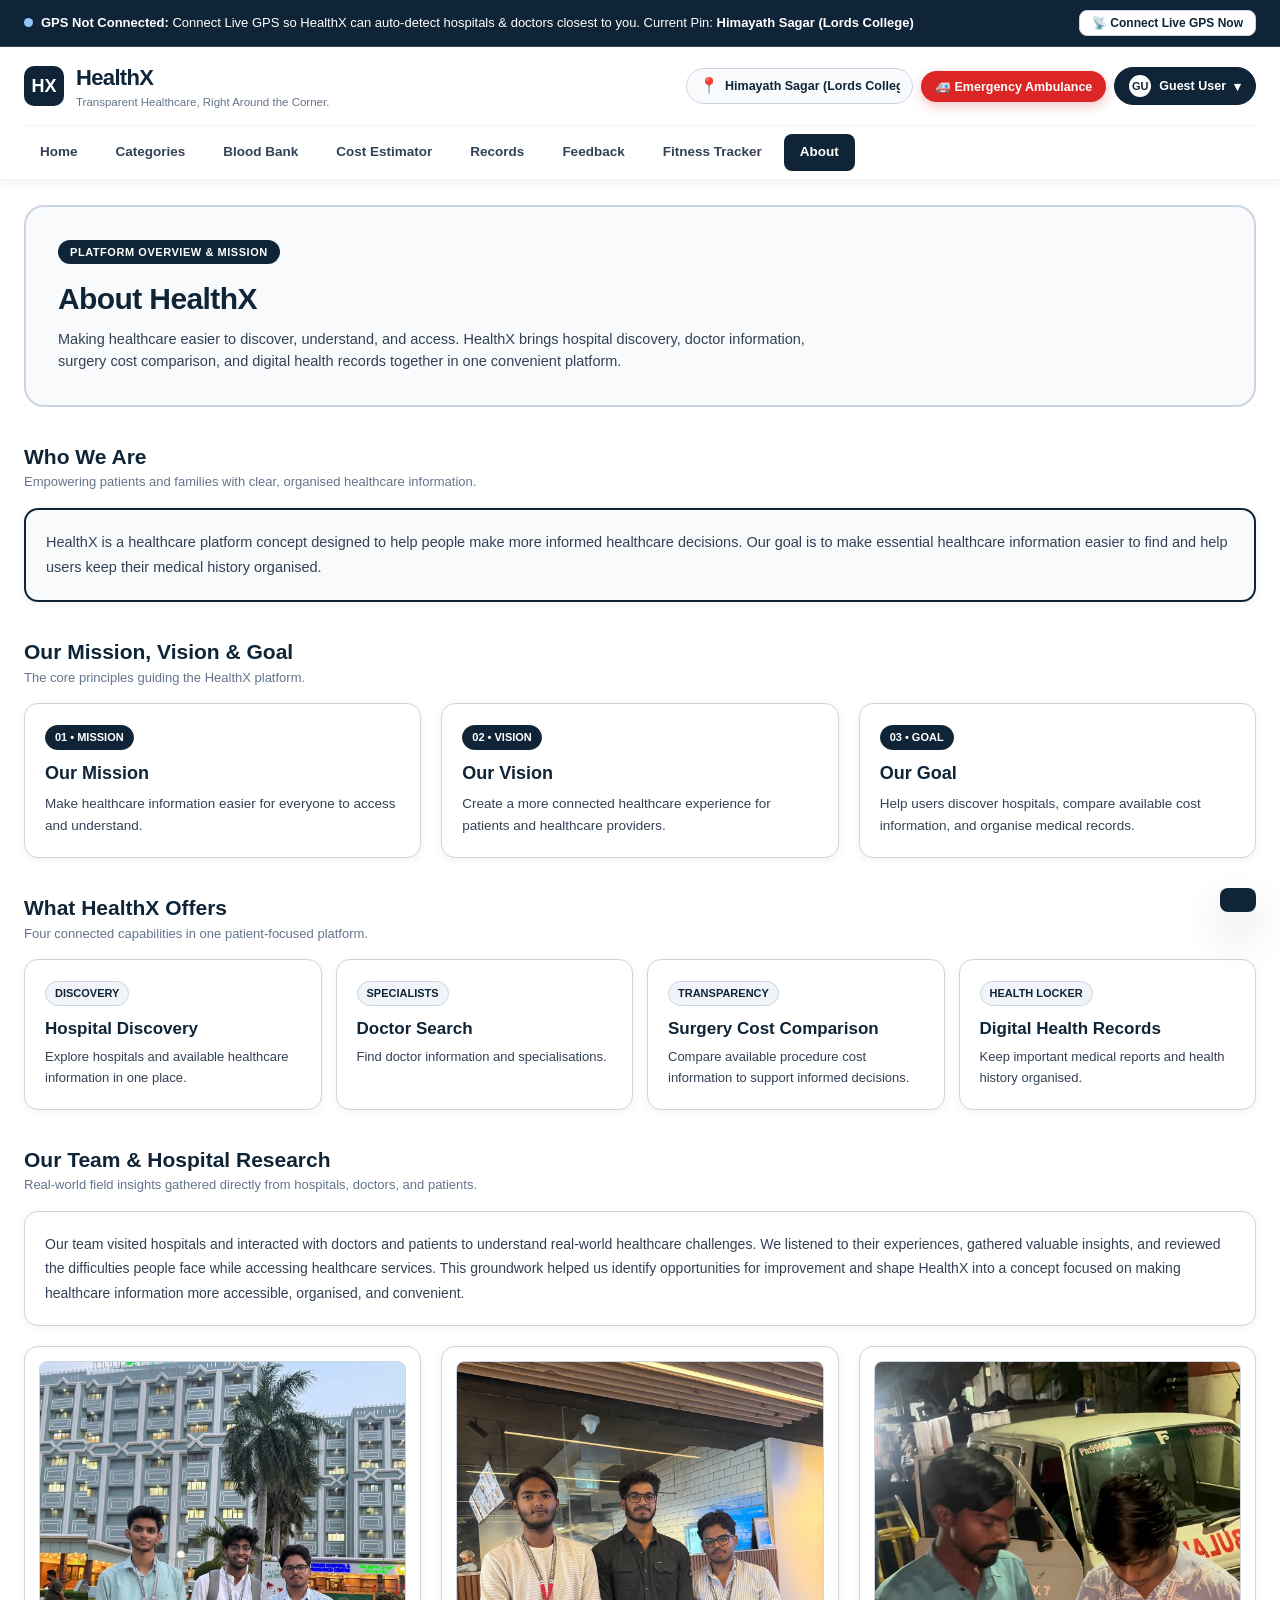
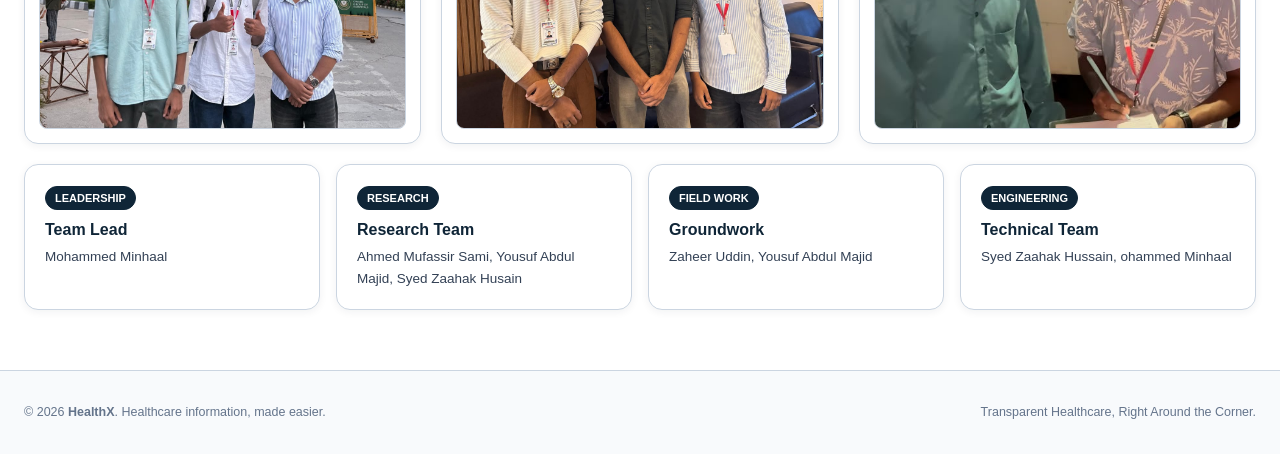
==== commit f70f094a: "Update about.html" ====
--- a/about.html
+++ b/about.html
@@ -325,7 +325,7 @@
           <div>
             <span class="badge-navy solid">ENGINEERING</span>
             <h3>Technical Team</h3>
-            <p>Syed Zaahak Hussain, Mohammed Minhaal</p>
+            <p>Syed Zaahak Hussain, ohammed Minhaal</p>
           </div>
         </div>
       </div>
@@ -347,4 +347,4 @@
 
   <script src="./app.js"></script>
 </body>
-</html>+</html>
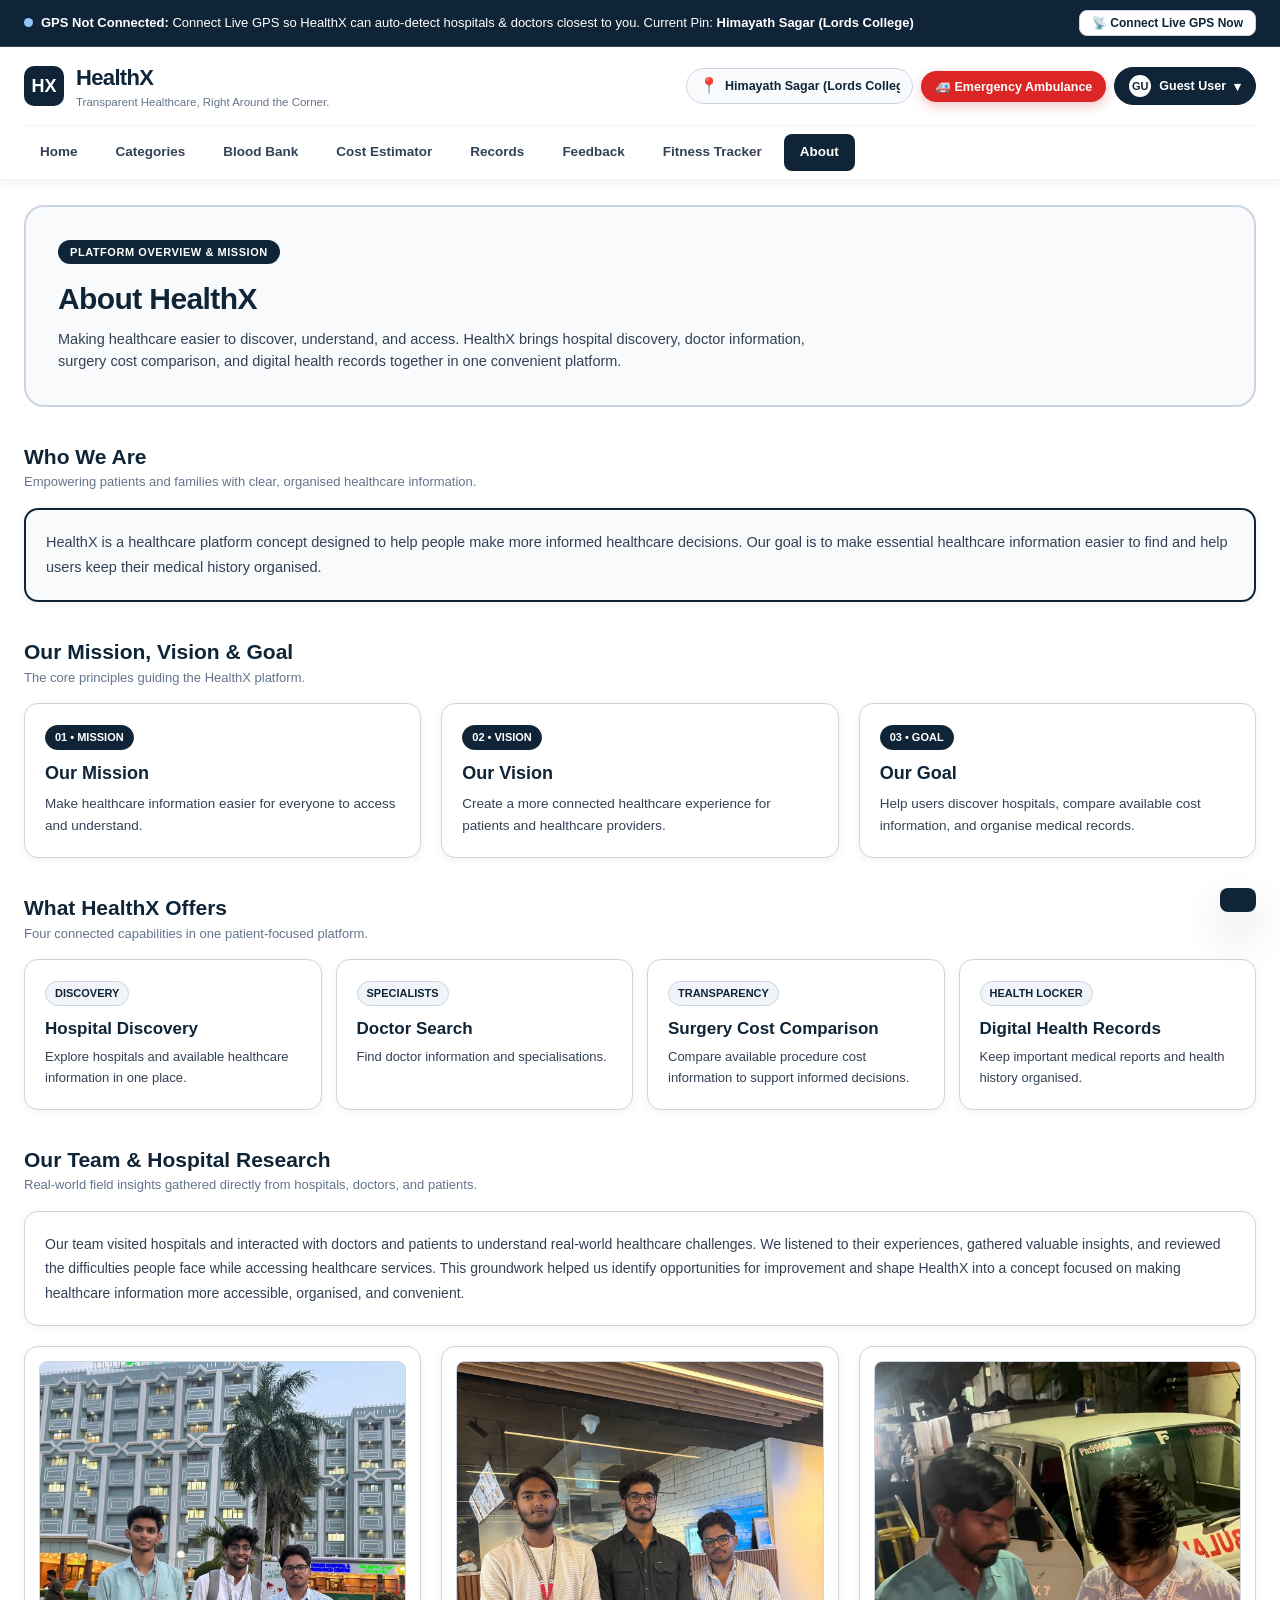
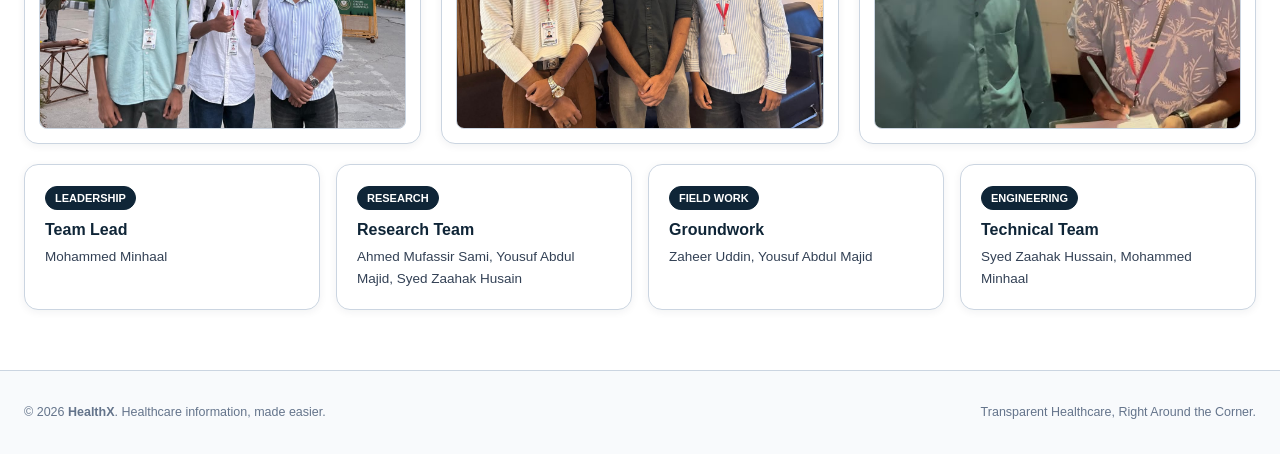
==== commit 348cab25: "Fix typo in team member names" ====
--- a/about.html
+++ b/about.html
@@ -325,7 +325,7 @@
           <div>
             <span class="badge-navy solid">ENGINEERING</span>
             <h3>Technical Team</h3>
-            <p>Syed Zaahak Hussain, ohammed Minhaal</p>
+            <p>Syed Zaahak Hussain, Mohammed Minhaal</p>
           </div>
         </div>
       </div>
